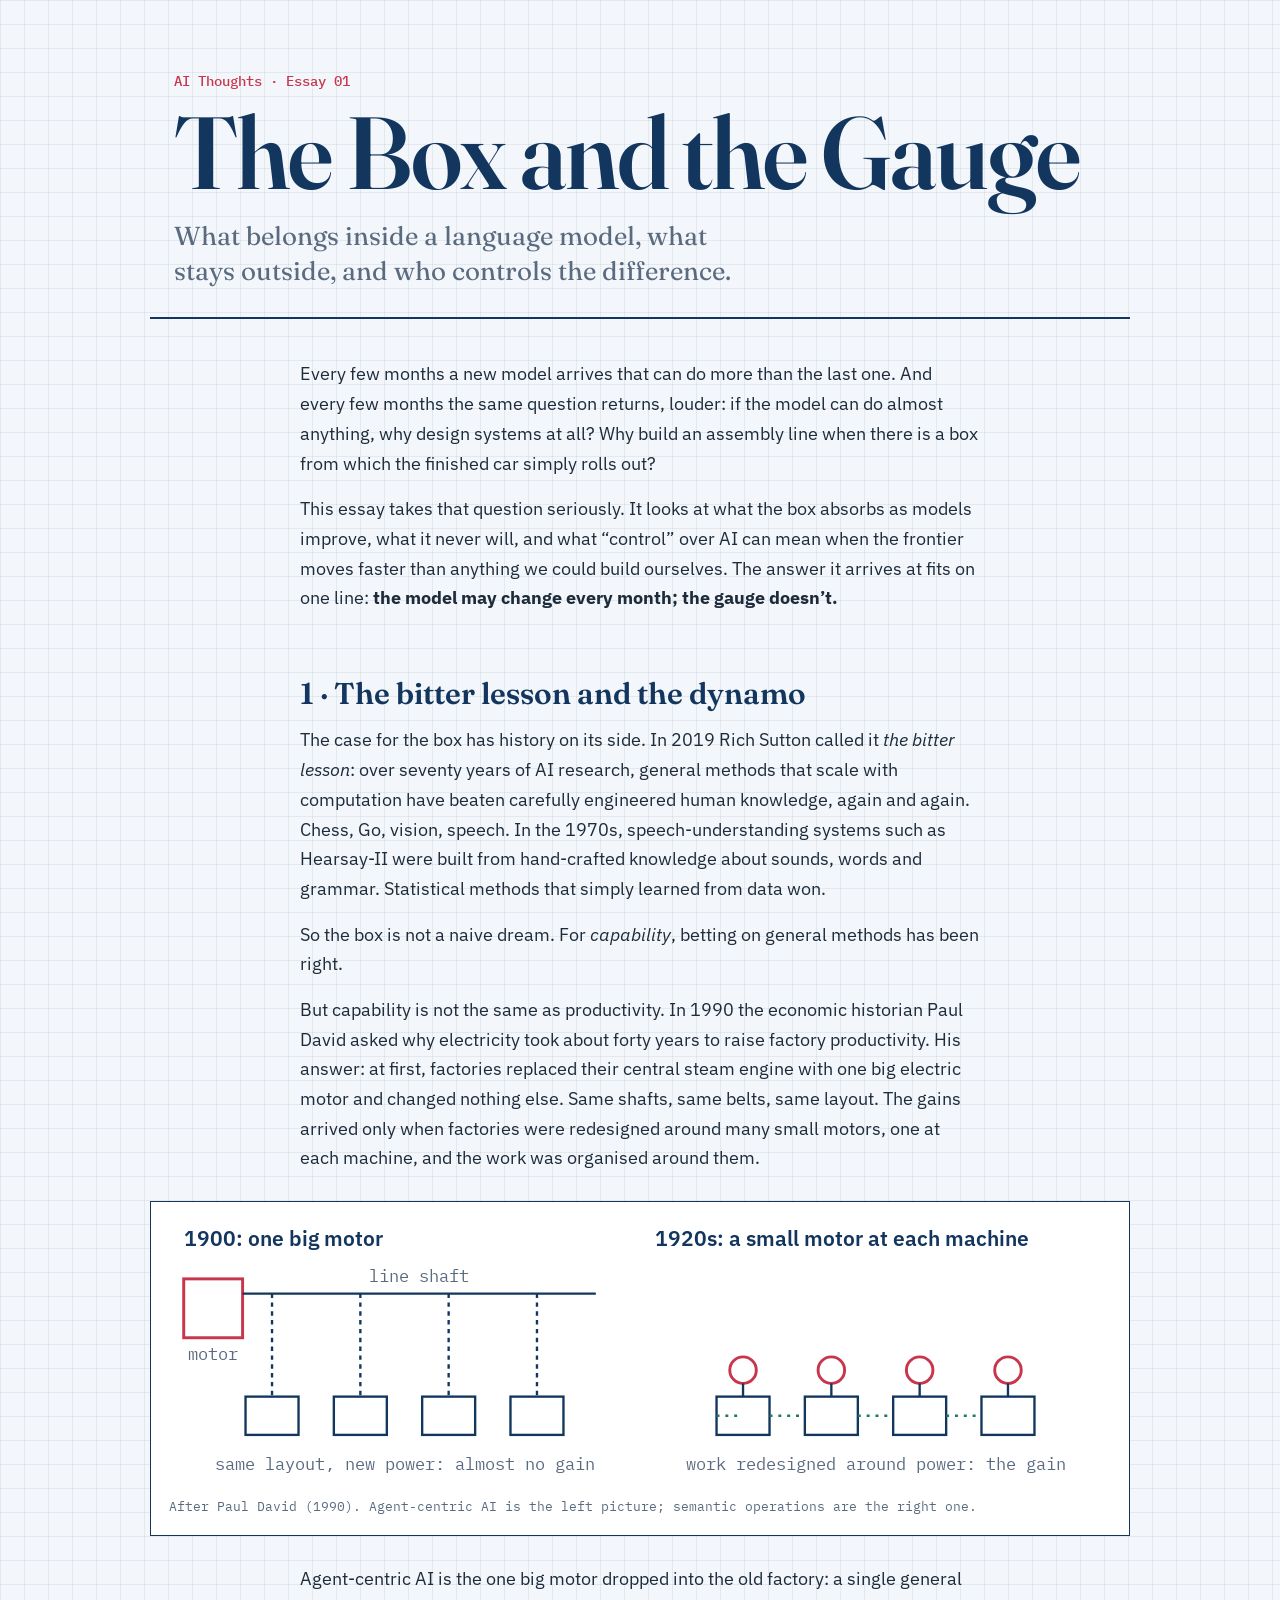
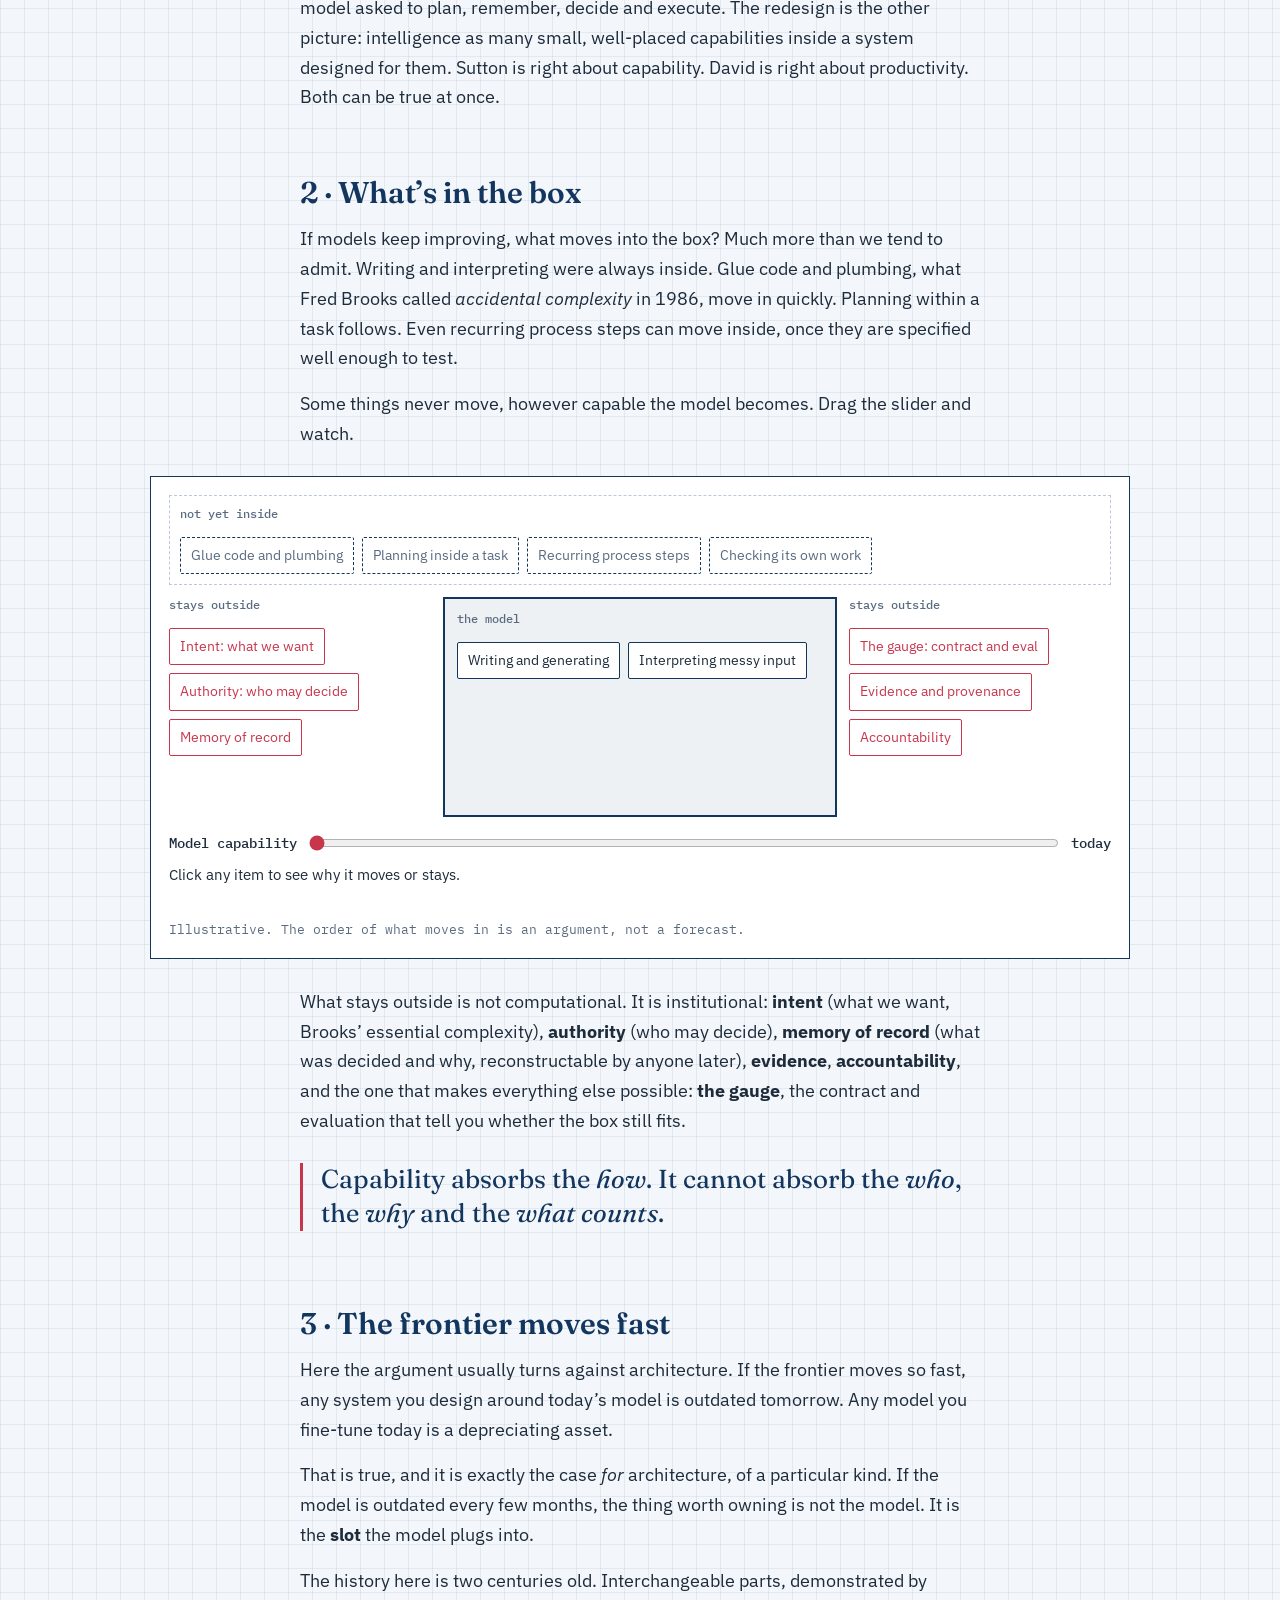
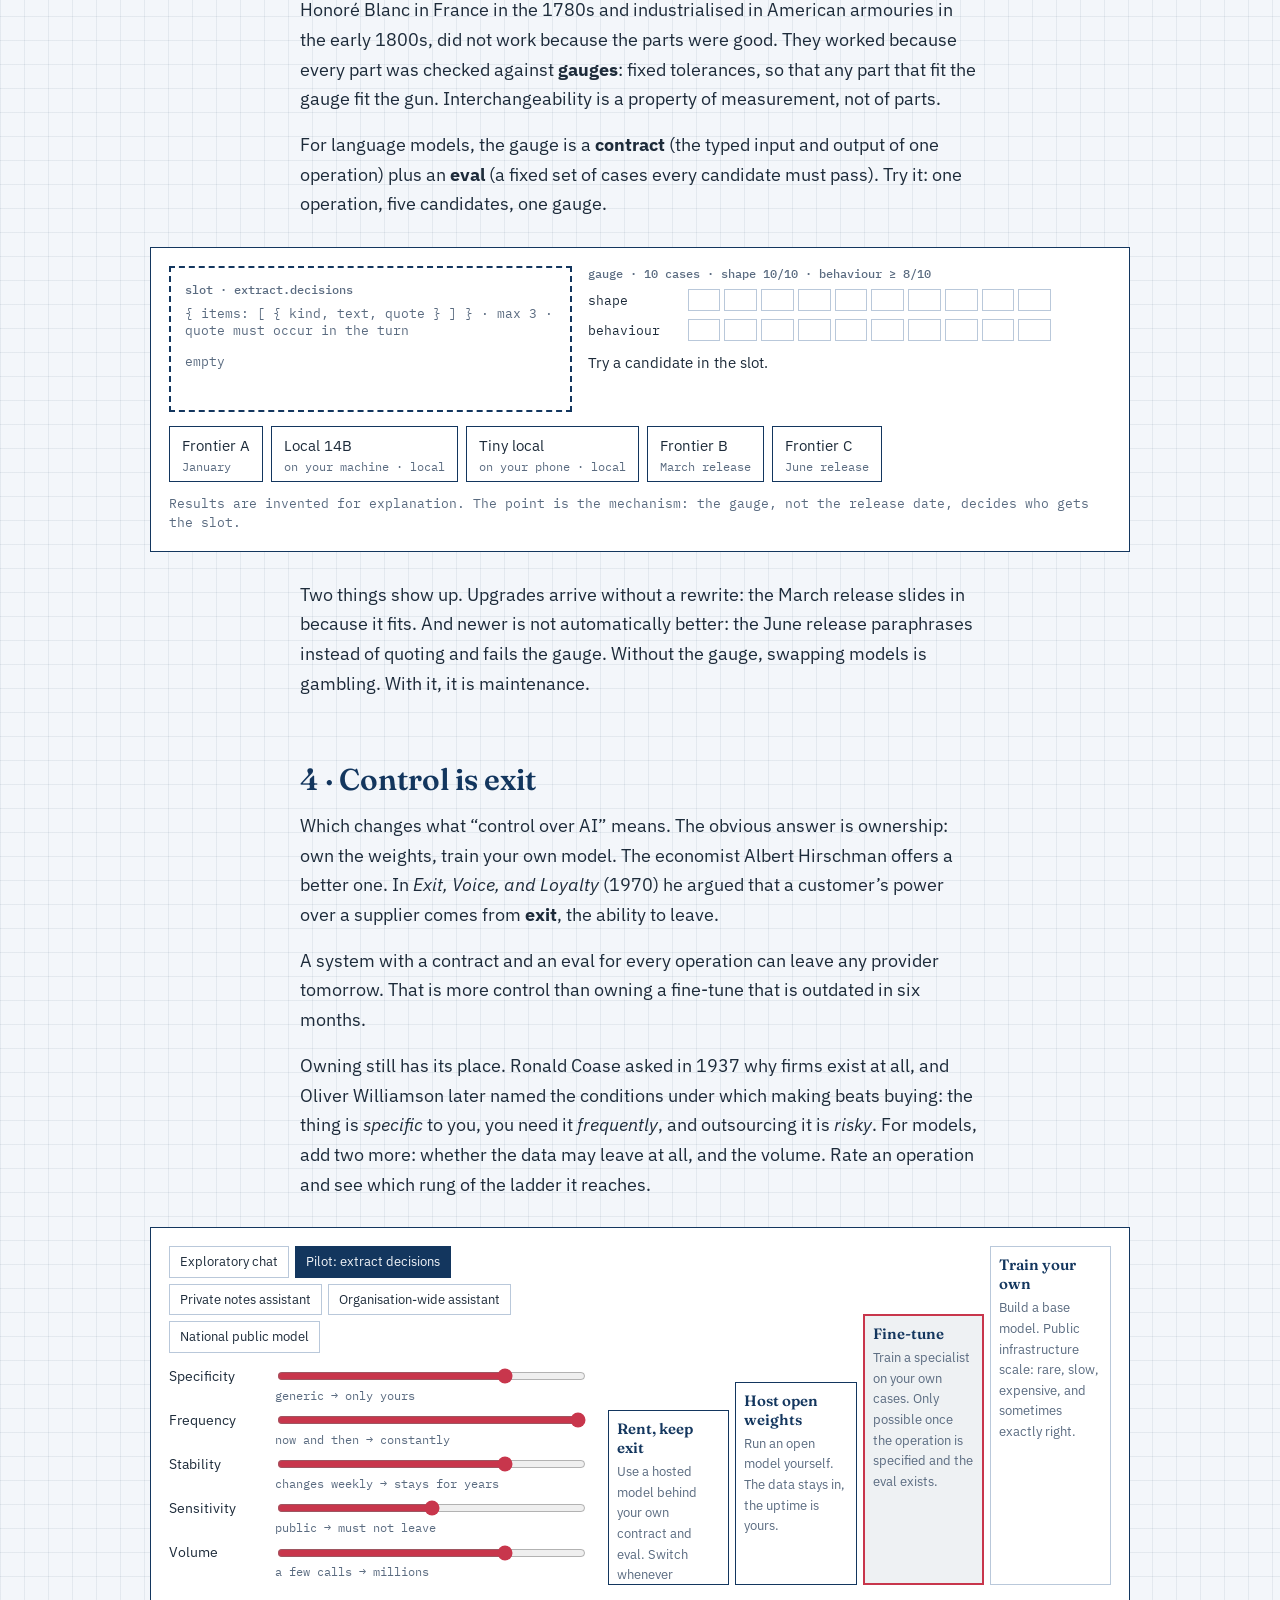
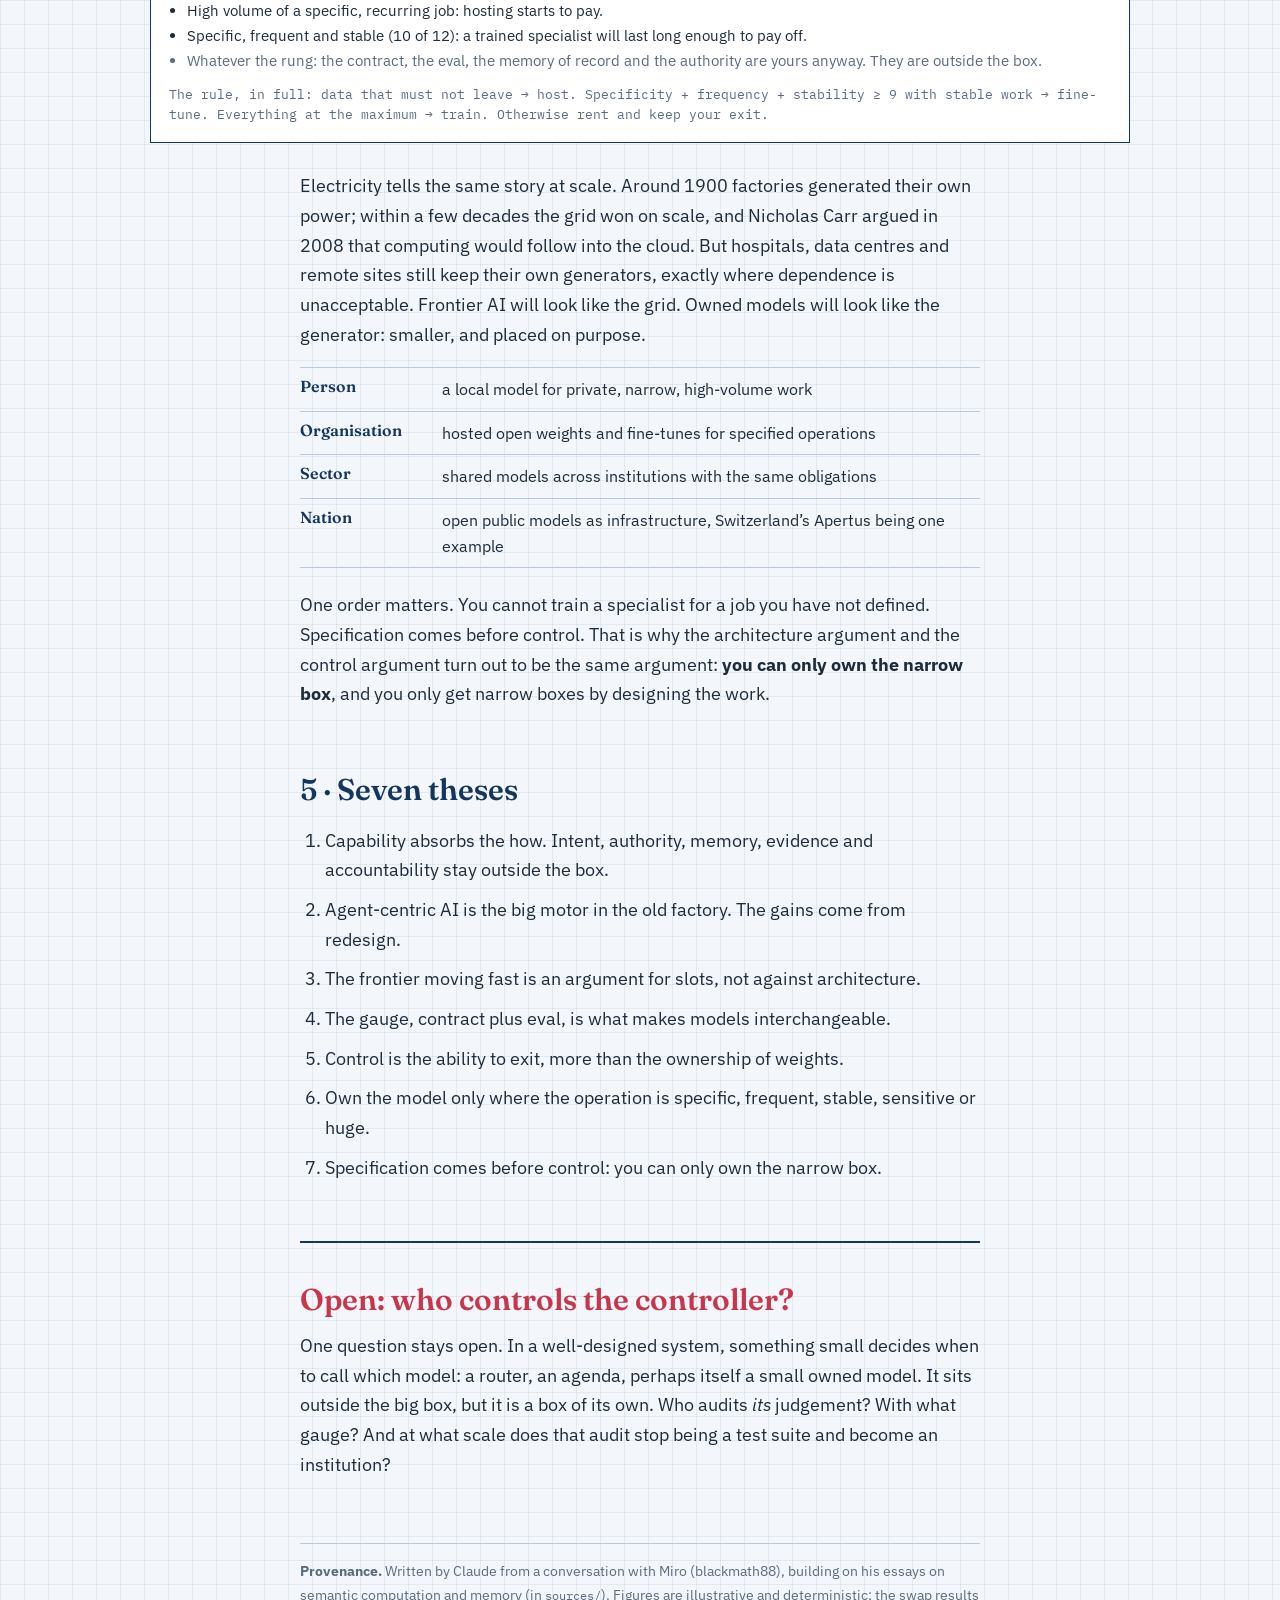
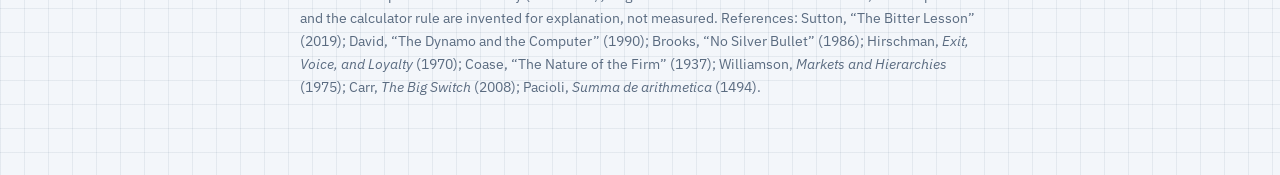
==== essays/01-the-box-and-the-gauge/index.html @ 62617e4b "essays: 01 The Box and the Gauge Co-Authored-By: Claude Opus 5.5 <noreply@anthropic.com> Claude-Sess" ====
<!doctype html>
<html lang="en">
<head>
<meta charset="utf-8">
<meta name="viewport" content="width=device-width, initial-scale=1">
<title>The Box and the Gauge</title>
<link rel="preconnect" href="https://fonts.googleapis.com">
<link rel="preconnect" href="https://fonts.gstatic.com" crossorigin>
<link href="https://fonts.googleapis.com/css2?family=Fraunces:opsz,wght@9..144,400;9..144,600&family=IBM+Plex+Mono:wght@400;500&family=IBM+Plex+Sans:wght@400;500;600&display=swap" rel="stylesheet">
<link rel="stylesheet" href="css/style.css">
</head>
<body>
<header class="hero">
  <p class="series">AI Thoughts · Essay 01</p>
  <h1>The Box and the Gauge</h1>
  <p class="dek">What belongs inside a language model, what stays outside, and who controls the difference.</p>
</header>

<main class="essay">

<section>
<p>Every few months a new model arrives that can do more than the last one. And every few months the same question returns, louder: if the model can do almost anything, why design systems at all? Why build an assembly line when there is a box from which the finished car simply rolls out?</p>
<p>This essay takes that question seriously. It looks at what the box absorbs as models improve, what it never will, and what “control” over AI can mean when the frontier moves faster than anything we could build ourselves. The answer it arrives at fits on one line: <strong>the model may change every month; the gauge doesn’t.</strong></p>
</section>

<section>
<h2>1 · The bitter lesson and the dynamo</h2>
<p>The case for the box has history on its side. In 2019 Rich Sutton called it <em>the bitter lesson</em>: over seventy years of AI research, general methods that scale with computation have beaten carefully engineered human knowledge, again and again. Chess, Go, vision, speech. In the 1970s, speech-understanding systems such as Hearsay-II were built from hand-crafted knowledge about sounds, words and grammar. Statistical methods that simply learned from data won.</p>
<p>So the box is not a naive dream. For <em>capability</em>, betting on general methods has been right.</p>
<p>But capability is not the same as productivity. In 1990 the economic historian Paul David asked why electricity took about forty years to raise factory productivity. His answer: at first, factories replaced their central steam engine with one big electric motor and changed nothing else. Same shafts, same belts, same layout. The gains arrived only when factories were redesigned around many small motors, one at each machine, and the work was organised around them.</p>
<figure class="fig" id="fig-dynamo" aria-label="Figure: one big motor versus small motors at each machine"></figure>
<p>Agent-centric AI is the one big motor dropped into the old factory: a single general model asked to plan, remember, decide and execute. The redesign is the other picture: intelligence as many small, well-placed capabilities inside a system designed for them. Sutton is right about capability. David is right about productivity. Both can be true at once.</p>
</section>

<section>
<h2>2 · What’s in the box</h2>
<p>If models keep improving, what moves into the box? Much more than we tend to admit. Writing and interpreting were always inside. Glue code and plumbing, what Fred Brooks called <em>accidental complexity</em> in 1986, move in quickly. Planning within a task follows. Even recurring process steps can move inside, once they are specified well enough to test.</p>
<p>Some things never move, however capable the model becomes. Drag the slider and watch.</p>
<figure class="fig" id="fig-box" aria-label="Figure: what moves into the box as models improve"></figure>
<p>What stays outside is not computational. It is institutional: <strong>intent</strong> (what we want, Brooks’ essential complexity), <strong>authority</strong> (who may decide), <strong>memory of record</strong> (what was decided and why, reconstructable by anyone later), <strong>evidence</strong>, <strong>accountability</strong>, and the one that makes everything else possible: <strong>the gauge</strong>, the contract and evaluation that tell you whether the box still fits.</p>
<p class="pull">Capability absorbs the <em>how</em>. It cannot absorb the <em>who</em>, the <em>why</em> and the <em>what counts</em>.</p>
</section>

<section>
<h2>3 · The frontier moves fast</h2>
<p>Here the argument usually turns against architecture. If the frontier moves so fast, any system you design around today’s model is outdated tomorrow. Any model you fine-tune today is a depreciating asset.</p>
<p>That is true, and it is exactly the case <em>for</em> architecture, of a particular kind. If the model is outdated every few months, the thing worth owning is not the model. It is the <strong>slot</strong> the model plugs into.</p>
<p>The history here is two centuries old. Interchangeable parts, demonstrated by Honoré Blanc in France in the 1780s and industrialised in American armouries in the early 1800s, did not work because the parts were good. They worked because every part was checked against <strong>gauges</strong>: fixed tolerances, so that any part that fit the gauge fit the gun. Interchangeability is a property of measurement, not of parts.</p>
<p>For language models, the gauge is a <strong>contract</strong> (the typed input and output of one operation) plus an <strong>eval</strong> (a fixed set of cases every candidate must pass). Try it: one operation, five candidates, one gauge.</p>
<figure class="fig" id="fig-swap" aria-label="Figure: swapping models in and out of one slot, judged by a gauge"></figure>
<p>Two things show up. Upgrades arrive without a rewrite: the March release slides in because it fits. And newer is not automatically better: the June release paraphrases instead of quoting and fails the gauge. Without the gauge, swapping models is gambling. With it, it is maintenance.</p>
</section>

<section>
<h2>4 · Control is exit</h2>
<p>Which changes what “control over AI” means. The obvious answer is ownership: own the weights, train your own model. The economist Albert Hirschman offers a better one. In <em>Exit, Voice, and Loyalty</em> (1970) he argued that a customer’s power over a supplier comes from <strong>exit</strong>, the ability to leave.</p>
<p>A system with a contract and an eval for every operation can leave any provider tomorrow. That is more control than owning a fine-tune that is outdated in six months.</p>
<p>Owning still has its place. Ronald Coase asked in 1937 why firms exist at all, and Oliver Williamson later named the conditions under which making beats buying: the thing is <em>specific</em> to you, you need it <em>frequently</em>, and outsourcing it is <em>risky</em>. For models, add two more: whether the data may leave at all, and the volume. Rate an operation and see which rung of the ladder it reaches.</p>
<figure class="fig" id="fig-ladder" aria-label="Figure: control ladder with a make-or-buy calculator"></figure>
<p>Electricity tells the same story at scale. Around 1900 factories generated their own power; within a few decades the grid won on scale, and Nicholas Carr argued in 2008 that computing would follow into the cloud. But hospitals, data centres and remote sites still keep their own generators, exactly where dependence is unacceptable. Frontier AI will look like the grid. Owned models will look like the generator: smaller, and placed on purpose.</p>
<div class="scale" role="table" aria-label="Scale of control">
  <div role="row"><span role="rowheader">Person</span><span role="cell">a local model for private, narrow, high-volume work</span></div>
  <div role="row"><span role="rowheader">Organisation</span><span role="cell">hosted open weights and fine-tunes for specified operations</span></div>
  <div role="row"><span role="rowheader">Sector</span><span role="cell">shared models across institutions with the same obligations</span></div>
  <div role="row"><span role="rowheader">Nation</span><span role="cell">open public models as infrastructure, Switzerland’s Apertus being one example</span></div>
</div>
<p>One order matters. You cannot train a specialist for a job you have not defined. Specification comes before control. That is why the architecture argument and the control argument turn out to be the same argument: <strong>you can only own the narrow box</strong>, and you only get narrow boxes by designing the work.</p>
</section>

<section>
<h2>5 · Seven theses</h2>
<ol class="theses">
  <li>Capability absorbs the how. Intent, authority, memory, evidence and accountability stay outside the box.</li>
  <li>Agent-centric AI is the big motor in the old factory. The gains come from redesign.</li>
  <li>The frontier moving fast is an argument for slots, not against architecture.</li>
  <li>The gauge, contract plus eval, is what makes models interchangeable.</li>
  <li>Control is the ability to exit, more than the ownership of weights.</li>
  <li>Own the model only where the operation is specific, frequent, stable, sensitive or huge.</li>
  <li>Specification comes before control: you can only own the narrow box.</li>
</ol>
</section>

<section class="open">
<h2>Open: who controls the controller?</h2>
<p>One question stays open. In a well-designed system, something small decides when to call which model: a router, an agenda, perhaps itself a small owned model. It sits outside the big box, but it is a box of its own. Who audits <em>its</em> judgement? With what gauge? And at what scale does that audit stop being a test suite and become an institution?</p>
</section>

<footer class="prov">
<p><strong>Provenance.</strong> Written by Claude from a conversation with Miro (blackmath88), building on his essays on semantic computation and memory (in <code>sources/</code>). Figures are illustrative and deterministic; the swap results and the calculator rule are invented for explanation, not measured. References: Sutton, “The Bitter Lesson” (2019); David, “The Dynamo and the Computer” (1990); Brooks, “No Silver Bullet” (1986); Hirschman, <em>Exit, Voice, and Loyalty</em> (1970); Coase, “The Nature of the Firm” (1937); Williamson, <em>Markets and Hierarchies</em> (1975); Carr, <em>The Big Switch</em> (2008); Pacioli, <em>Summa de arithmetica</em> (1494).</p>
</footer>
</main>

<script src="js/data.js"></script>
<script src="js/figures.js"></script>
</body>
</html>
---- essays/01-the-box-and-the-gauge/css/style.css ----
:root {
  color-scheme: light;
  --paper: #f3f6fa; --ink: #13365e; --text: #1d2b3a; --muted: #5a6b80; --line: #b9c8da; --faint: rgba(19, 54, 94, .07);
  --red: #c8364c; --ok: #1f7a5a; --sheet: #ffffff; --focus: #c8364c;
  --serif: "Fraunces", Georgia, serif;
  --sans: "IBM Plex Sans", "Helvetica Neue", Arial, sans-serif;
  --mono: "IBM Plex Mono", ui-monospace, Menlo, monospace;
}
@media (prefers-color-scheme: dark) {
  :root { color-scheme: dark; --paper: #0f2b4a; --ink: #e4eefa; --text: #dbe6f3; --muted: #9fb4cc; --line: #3a5f87; --faint: rgba(228, 238, 250, .06);
    --red: #ff8a7a; --ok: #7fd6b0; --sheet: #133457; --focus: #ff8a7a; }
}
* { box-sizing: border-box; }
html { -webkit-text-size-adjust: 100%; }
body {
  margin: 0; background-color: var(--paper); color: var(--text); font: 400 18px/1.65 var(--sans);
  background-image: linear-gradient(var(--faint) 1px, transparent 1px), linear-gradient(90deg, var(--faint) 1px, transparent 1px);
  background-size: 24px 24px;
}
button, input { font: inherit; color: inherit; }
:focus-visible { outline: 2px solid var(--focus); outline-offset: 2px; }
code { font: 400 .85em var(--mono); }

.hero { max-width: 980px; margin: 0 auto; padding: 72px 24px 28px; border-bottom: 2px solid var(--ink); }
.series { font: 500 14px var(--mono); color: var(--red); margin: 0 0 14px; }
h1 { font: 600 clamp(48px, 8vw, 104px)/.95 var(--serif); color: var(--ink); margin: 0; letter-spacing: -.02em; }
.dek { font: 400 clamp(20px, 2.4vw, 26px)/1.35 var(--serif); color: var(--muted); max-width: 34ch; margin: 18px 0 0; }

.essay { max-width: 980px; margin: 0 auto; padding: 0 24px 60px; }
.essay section { max-width: 680px; margin: 0 auto; padding: 40px 0 8px; }
.essay h2 { font: 600 30px/1.15 var(--serif); color: var(--ink); margin: 0 0 14px; }
.essay p { margin: 0 0 16px; }
.pull { font: 400 26px/1.3 var(--serif); color: var(--ink); border-left: 3px solid var(--red); padding-left: 18px; margin: 28px 0 !important; }
.theses { padding-left: 1.4em; } .theses li { margin-bottom: 10px; }
.open { border-top: 2px solid var(--ink); margin-top: 32px !important; }
.open h2 { color: var(--red); }
.prov { max-width: 680px; margin: 40px auto 0; font-size: 14px; color: var(--muted); border-top: 1px solid var(--line); padding-top: 16px; }

/* Figures break out of the text column */
.fig { margin: 28px calc(50% - min(490px, 50vw - 24px)); background: var(--sheet); border: 1.5px solid var(--ink); padding: 18px; font-size: 15px; }
.fig figcaption { font: 400 13px/1.5 var(--mono); color: var(--muted); margin-top: 12px; }
.zl { display: block; font: 500 12px var(--mono); color: var(--muted); margin-bottom: 8px; width: 100%; }
.fig svg { width: 100%; height: auto; display: block; }
.fig svg line, .fig svg rect, .fig svg circle, .fig svg path { stroke: var(--ink); stroke-width: 1.6; fill: none; }
.fig svg .hl { stroke: var(--red); stroke-width: 2; }
.fig svg .belt { stroke-dasharray: 3 3; }
.fig svg .flow { stroke: var(--ok); stroke-dasharray: 2 4; }
.fig svg text { fill: var(--ink); font: 13px var(--mono); }
.fig svg .lbl { font: 600 14px var(--sans); }
.fig svg .sm { font-size: 11.5px; fill: var(--muted); }

/* Box */
.boxfig { display: grid; grid-template-columns: 1fr 1.5fr 1fr; grid-template-areas: "wait wait wait" "outl box outr"; gap: 12px; }
.zone { display: flex; flex-wrap: wrap; gap: 8px; align-content: flex-start; }
.waiting { grid-area: wait; border: 1px dashed var(--line); padding: 10px; min-height: 64px; }
.outl { grid-area: outl; } .outr { grid-area: outr; }
.thebox { grid-area: box; border: 2px solid var(--ink); padding: 12px; min-height: 220px; background: var(--faint); }
.chip { border: 1.5px solid var(--ink); background: var(--sheet); padding: 6px 10px; cursor: pointer; font-size: 14px; text-align: left; border-radius: 2px; }
.chip.never { border-color: var(--red); color: var(--red); }
.chip.wait { border-style: dashed; color: var(--muted); }
.chip.picked { box-shadow: 0 0 0 3px var(--focus); }
.empty { font-size: 13px; color: var(--muted); }
.slider { display: flex; flex-wrap: wrap; gap: 10px; align-items: center; margin-top: 16px; font: 500 14px var(--mono); }
.slider input { flex: 1 1 220px; accent-color: var(--red); }
.note { margin: 10px 0 0 !important; min-height: 3em; }
::view-transition-group(*) { animation-duration: 500ms; animation-timing-function: cubic-bezier(.2, .8, .2, 1); }
@media (prefers-reduced-motion: reduce) { ::view-transition-group(*), ::view-transition-old(*), ::view-transition-new(*) { animation: none !important; } }

/* Swap */
.swapfig { display: grid; grid-template-columns: minmax(0, 1fr) minmax(0, 1.3fr); gap: 16px; }
.slot { border: 2px dashed var(--ink); padding: 14px; }
.slot.filled { border-style: solid; }
.slot code { display: block; color: var(--muted); margin-bottom: 14px; white-space: normal; }
.holder { font: 600 22px var(--serif); color: var(--ink); }
.holder small { display: block; font: 400 13px var(--mono); color: var(--muted); }
.gauge .row { display: grid; grid-template-columns: 90px 1fr 50px; align-items: center; gap: 10px; margin-bottom: 8px; font: 13px var(--mono); }
.cells { display: grid; grid-template-columns: repeat(10, 1fr); gap: 4px; }
.cells i { height: 22px; border: 1.5px solid var(--line); }
.cells i.ok { background: var(--ok); border-color: var(--ok); }
.cells i.no { background: var(--red); border-color: var(--red); }
.verdict { margin-top: 10px !important; min-height: 3em; }
.cands { display: flex; flex-wrap: wrap; gap: 8px; margin-top: 14px; }
.cand { border: 1.5px solid var(--ink); background: transparent; padding: 7px 12px; cursor: pointer; text-align: left; }
.cand small { display: block; font: 12px var(--mono); color: var(--muted); }
.cand:disabled { opacity: .4; cursor: default; }
.hist { margin: 12px 0 0; padding-left: 1.2em; font-size: 13.5px; color: var(--muted); }

/* Ladder */
.ladfig { display: grid; grid-template-columns: minmax(0, 1fr) minmax(0, 1.2fr); gap: 20px; }
.presets { display: flex; flex-wrap: wrap; gap: 6px; margin-bottom: 12px; }
.presets button { border: 1px solid var(--line); background: transparent; padding: 4px 10px; font-size: 13px; cursor: pointer; }
.presets button[aria-pressed="true"] { border-color: var(--ink); background: var(--ink); color: var(--paper); }
.dim { display: grid; grid-template-columns: 96px 1fr; gap: 0 10px; align-items: center; margin-bottom: 6px; font-size: 14px; }
.dim input { accent-color: var(--red); }
.dim small { grid-column: 2; font: 11.5px var(--mono); color: var(--muted); }
.stairs { display: grid; grid-template-columns: repeat(4, 1fr); align-items: end; gap: 6px; min-height: 260px; }
.rung { height: var(--h); min-height: 175px; border: 1.5px solid var(--line); padding: 8px; font-size: 12.5px; display: flex; flex-direction: column; gap: 4px; overflow: hidden; }
.rung b { font: 600 15px var(--serif); color: var(--ink); }
.rung span { color: var(--muted); }
.rung.below { border-color: var(--ink); }
.rung.on { border: 2.5px solid var(--red); background: var(--faint); }
.why { margin: 14px 0 0; padding-left: 1.2em; font-size: 15px; }
.why .always { color: var(--muted); }
.scale { margin: 18px 0 22px; border-top: 1px solid var(--line); }
.scale div { display: grid; grid-template-columns: 130px 1fr; gap: 12px; padding: 8px 0; border-bottom: 1px solid var(--line); font-size: 16px; }
.scale span:first-child { font: 600 16px var(--serif); color: var(--ink); }

@media (max-width: 760px) {
  .fig { margin-left: 0; margin-right: 0; }
  .boxfig { grid-template-columns: 1fr; grid-template-areas: "wait" "box" "outl" "outr"; }
  .swapfig, .ladfig { grid-template-columns: minmax(0, 1fr); }
  .stairs { grid-template-columns: repeat(2, 1fr); min-height: 0; }
  .rung { height: auto; }
}
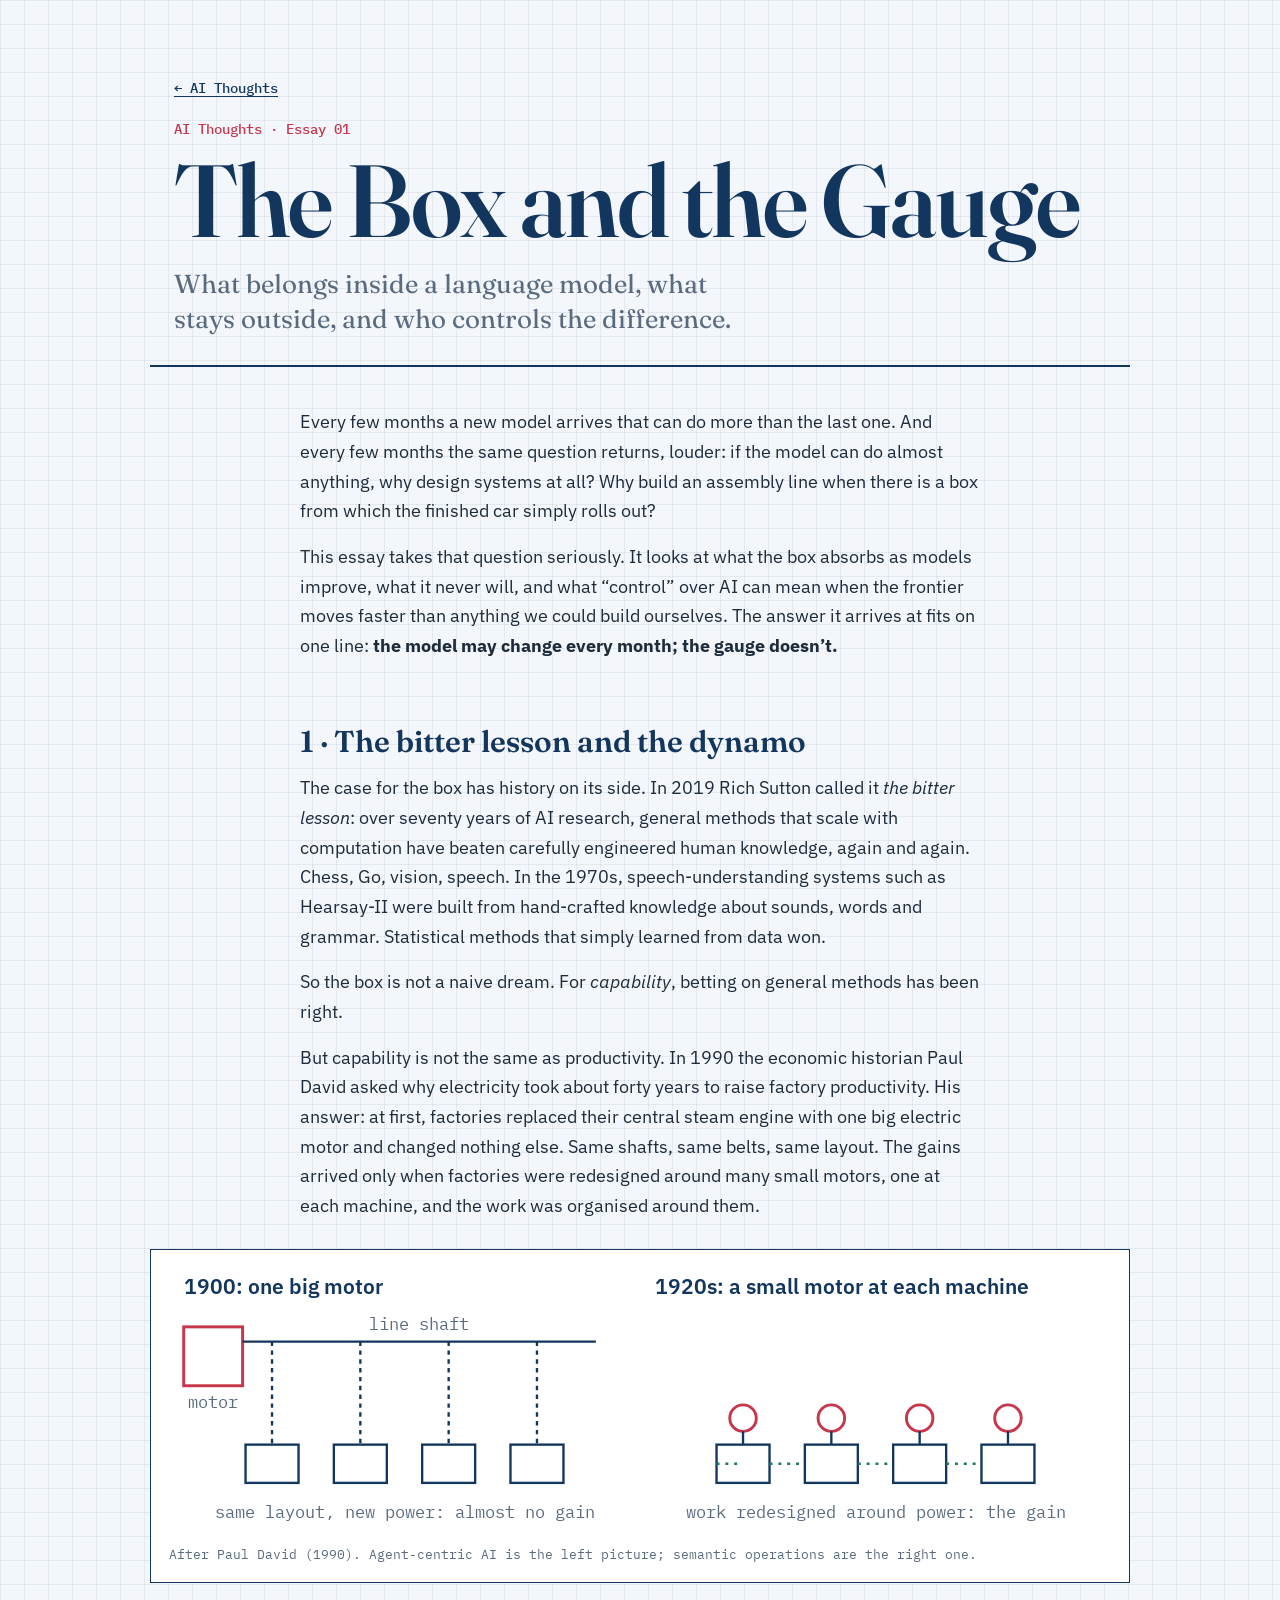
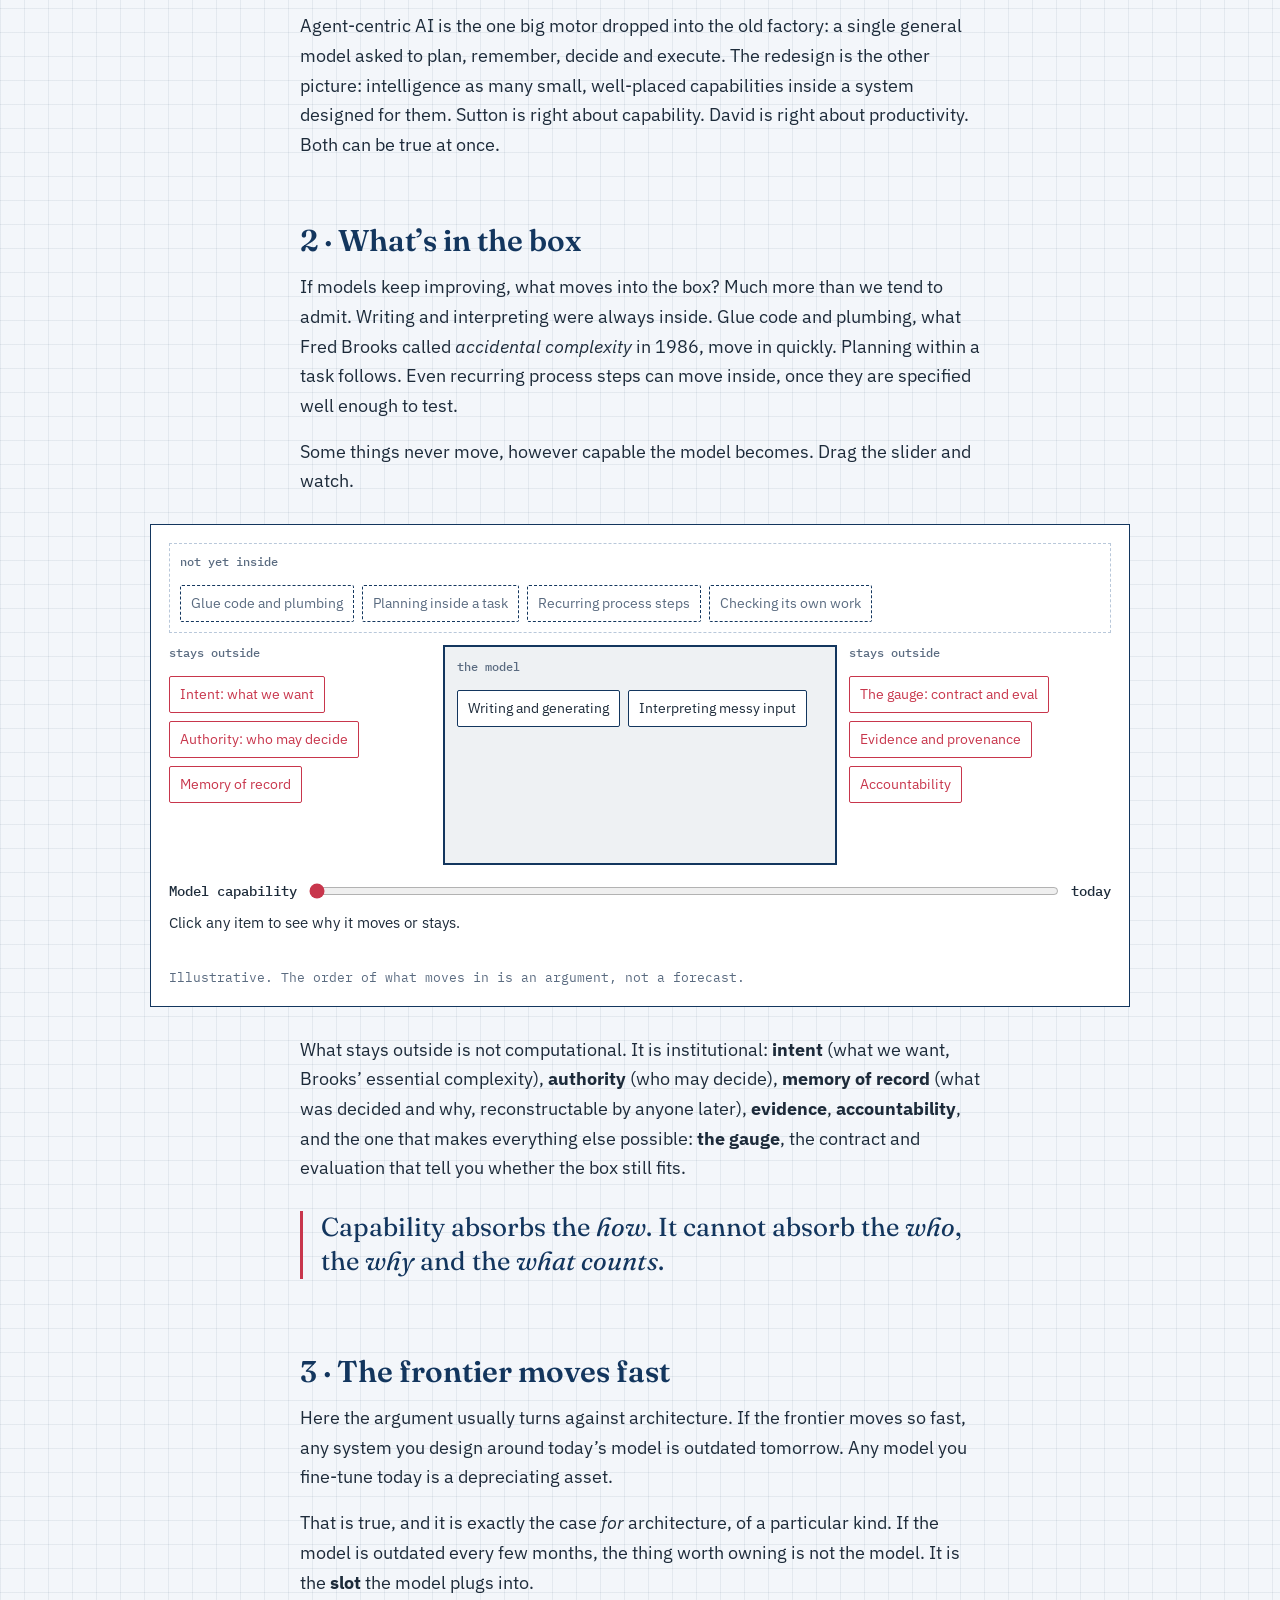
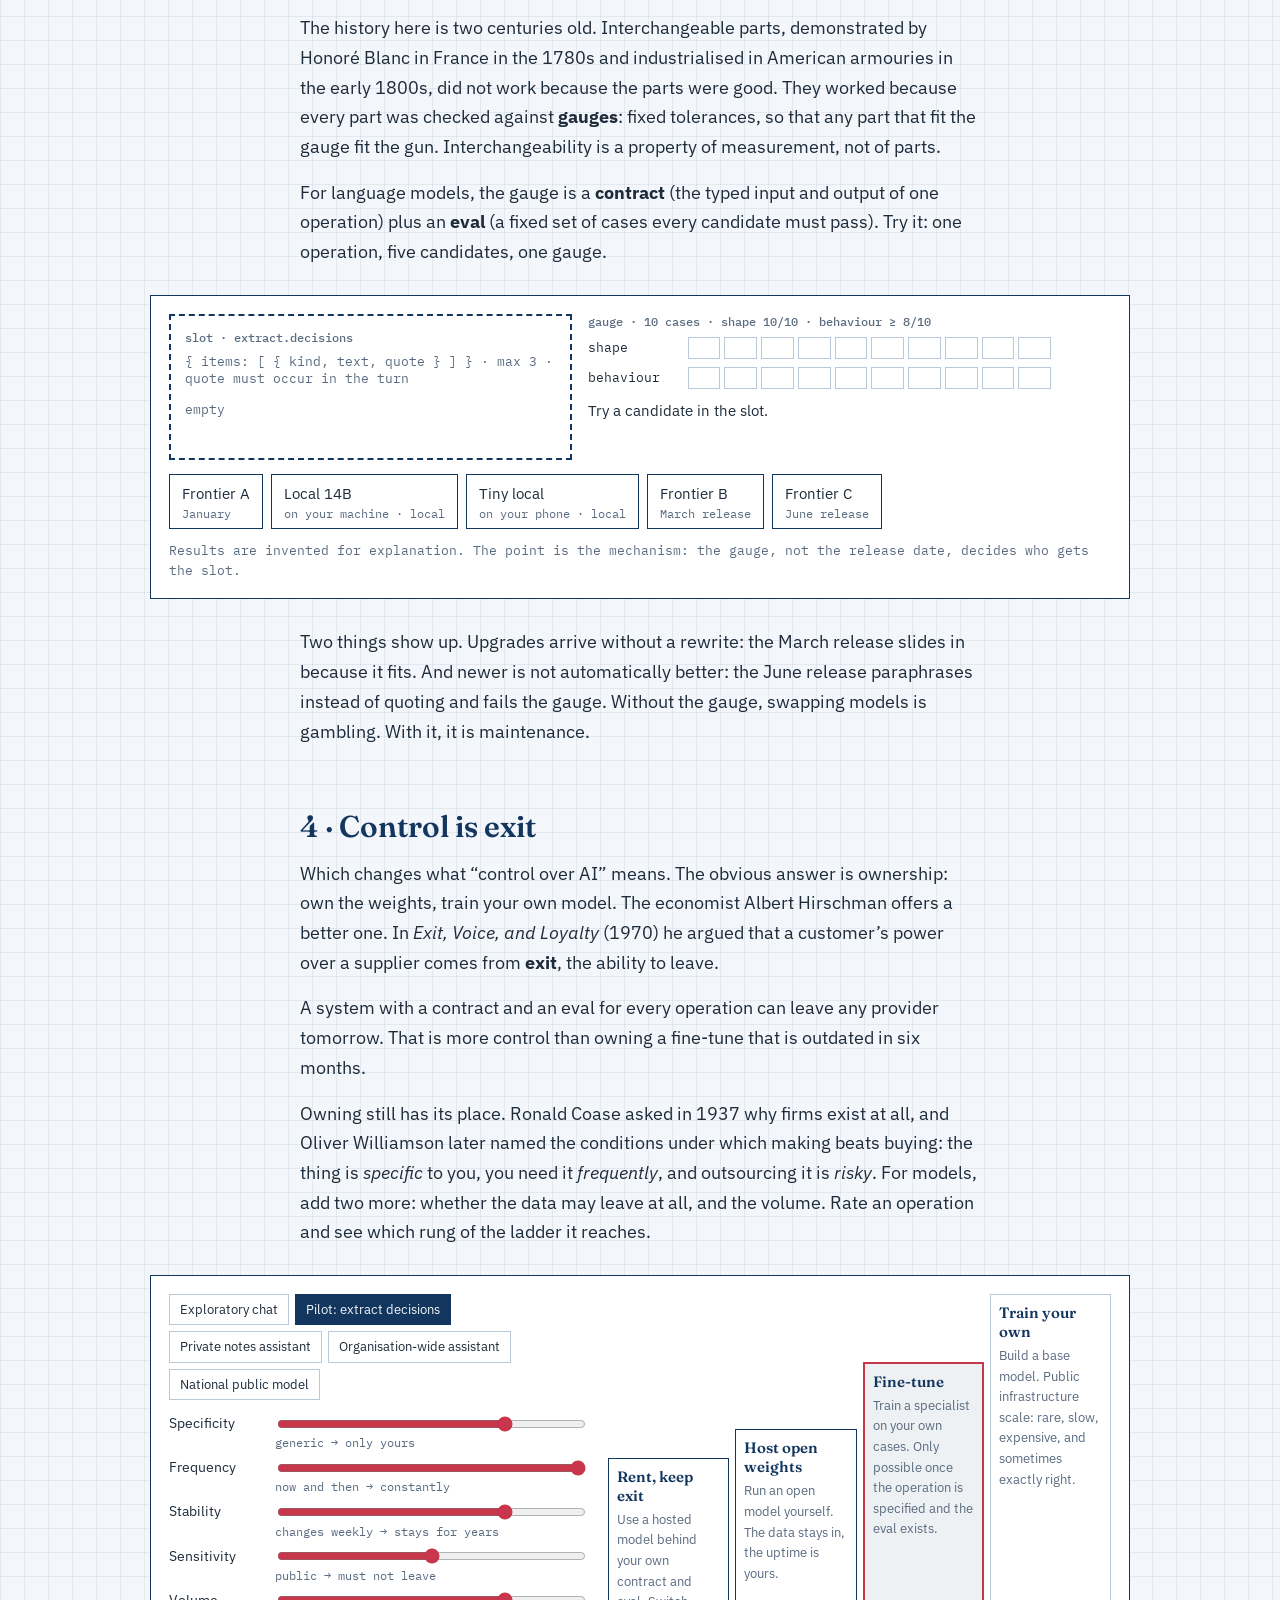
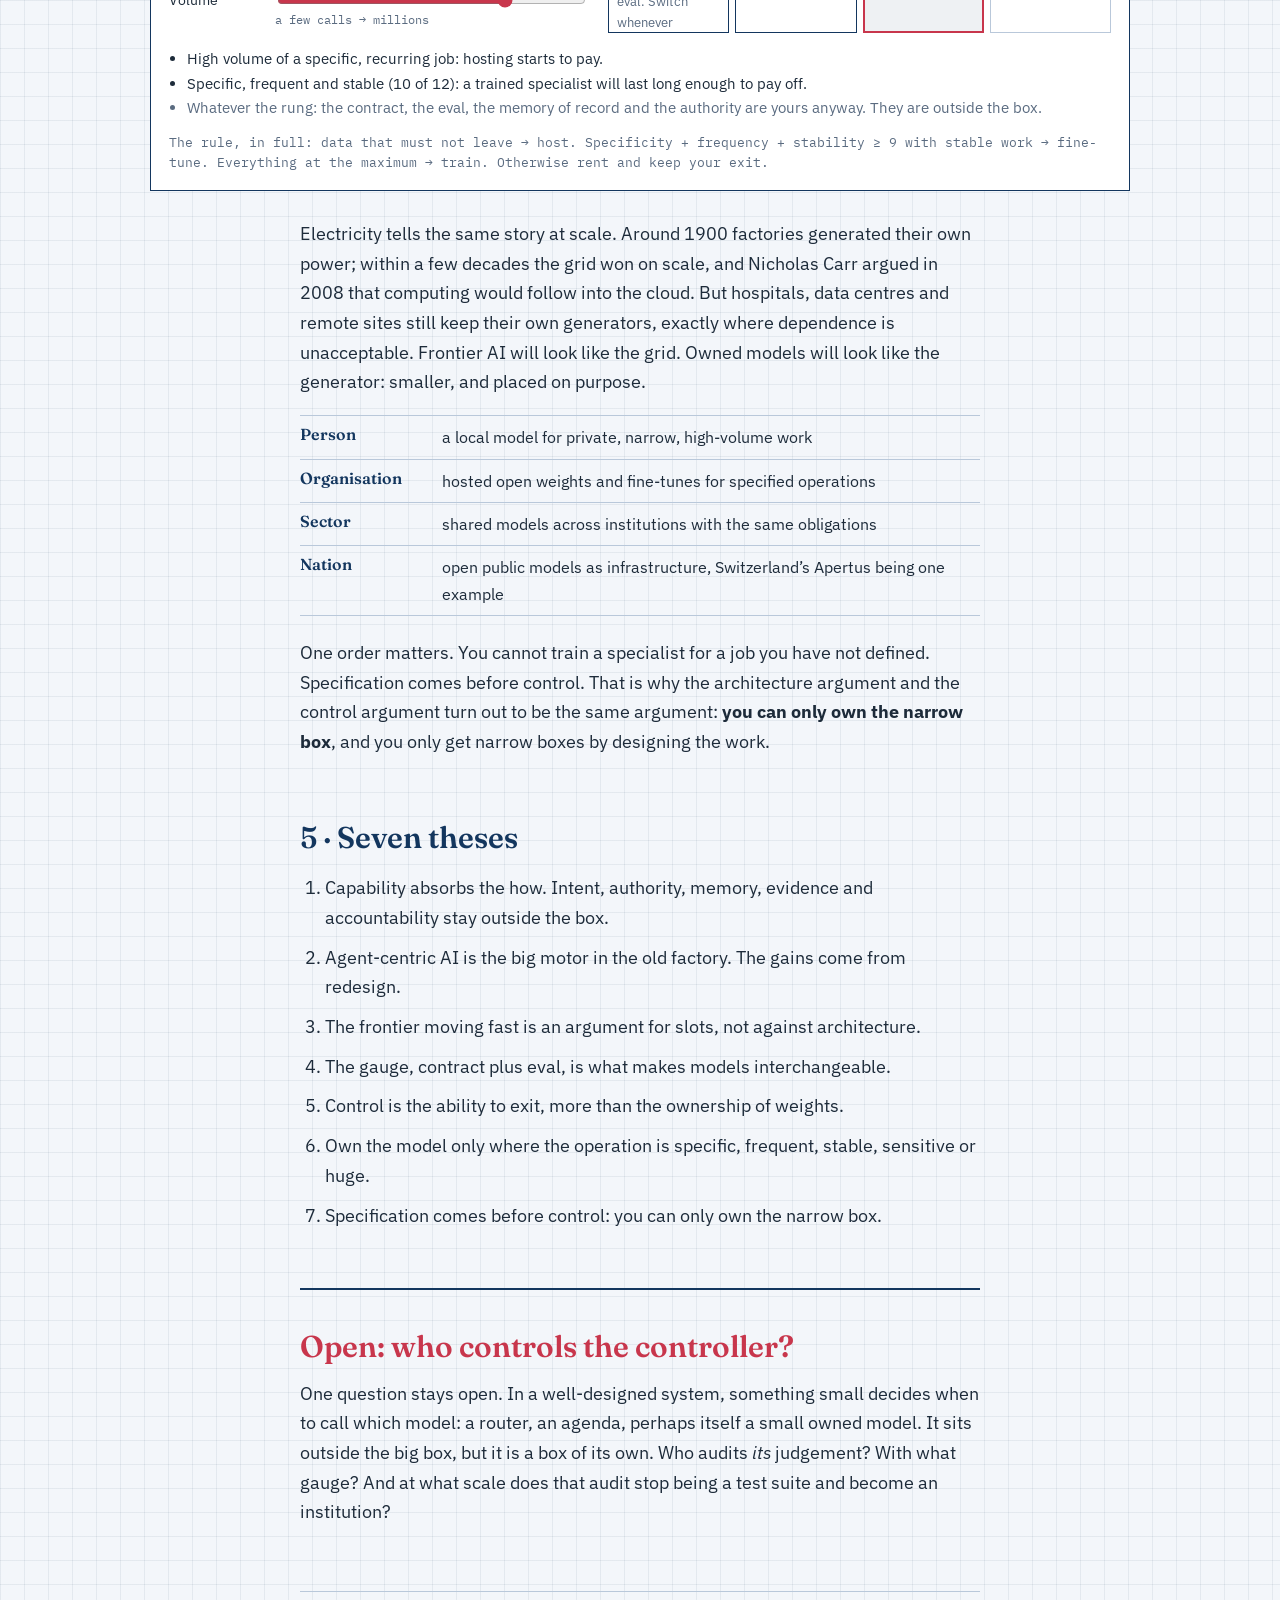
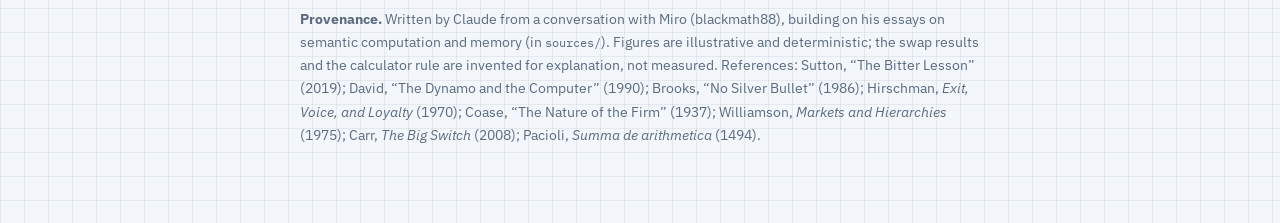
==== commit 9f2d304c: "site: landing page, README, hygiene Co-Authored-By: Claude Opus 5.5 <noreply@anthropic.com> Claude-S" ====
--- a/essays/01-the-box-and-the-gauge/index.html
+++ b/essays/01-the-box-and-the-gauge/index.html
@@ -11,6 +11,7 @@
 </head>
 <body>
 <header class="hero">
+  <nav aria-label="Site" style="margin-bottom: 18px;"><a href="../../index.html" style="font: 500 14px var(--mono); color: var(--ink); text-underline-offset: 3px;">← AI Thoughts</a></nav>
   <p class="series">AI Thoughts · Essay 01</p>
   <h1>The Box and the Gauge</h1>
   <p class="dek">What belongs inside a language model, what stays outside, and who controls the difference.</p>
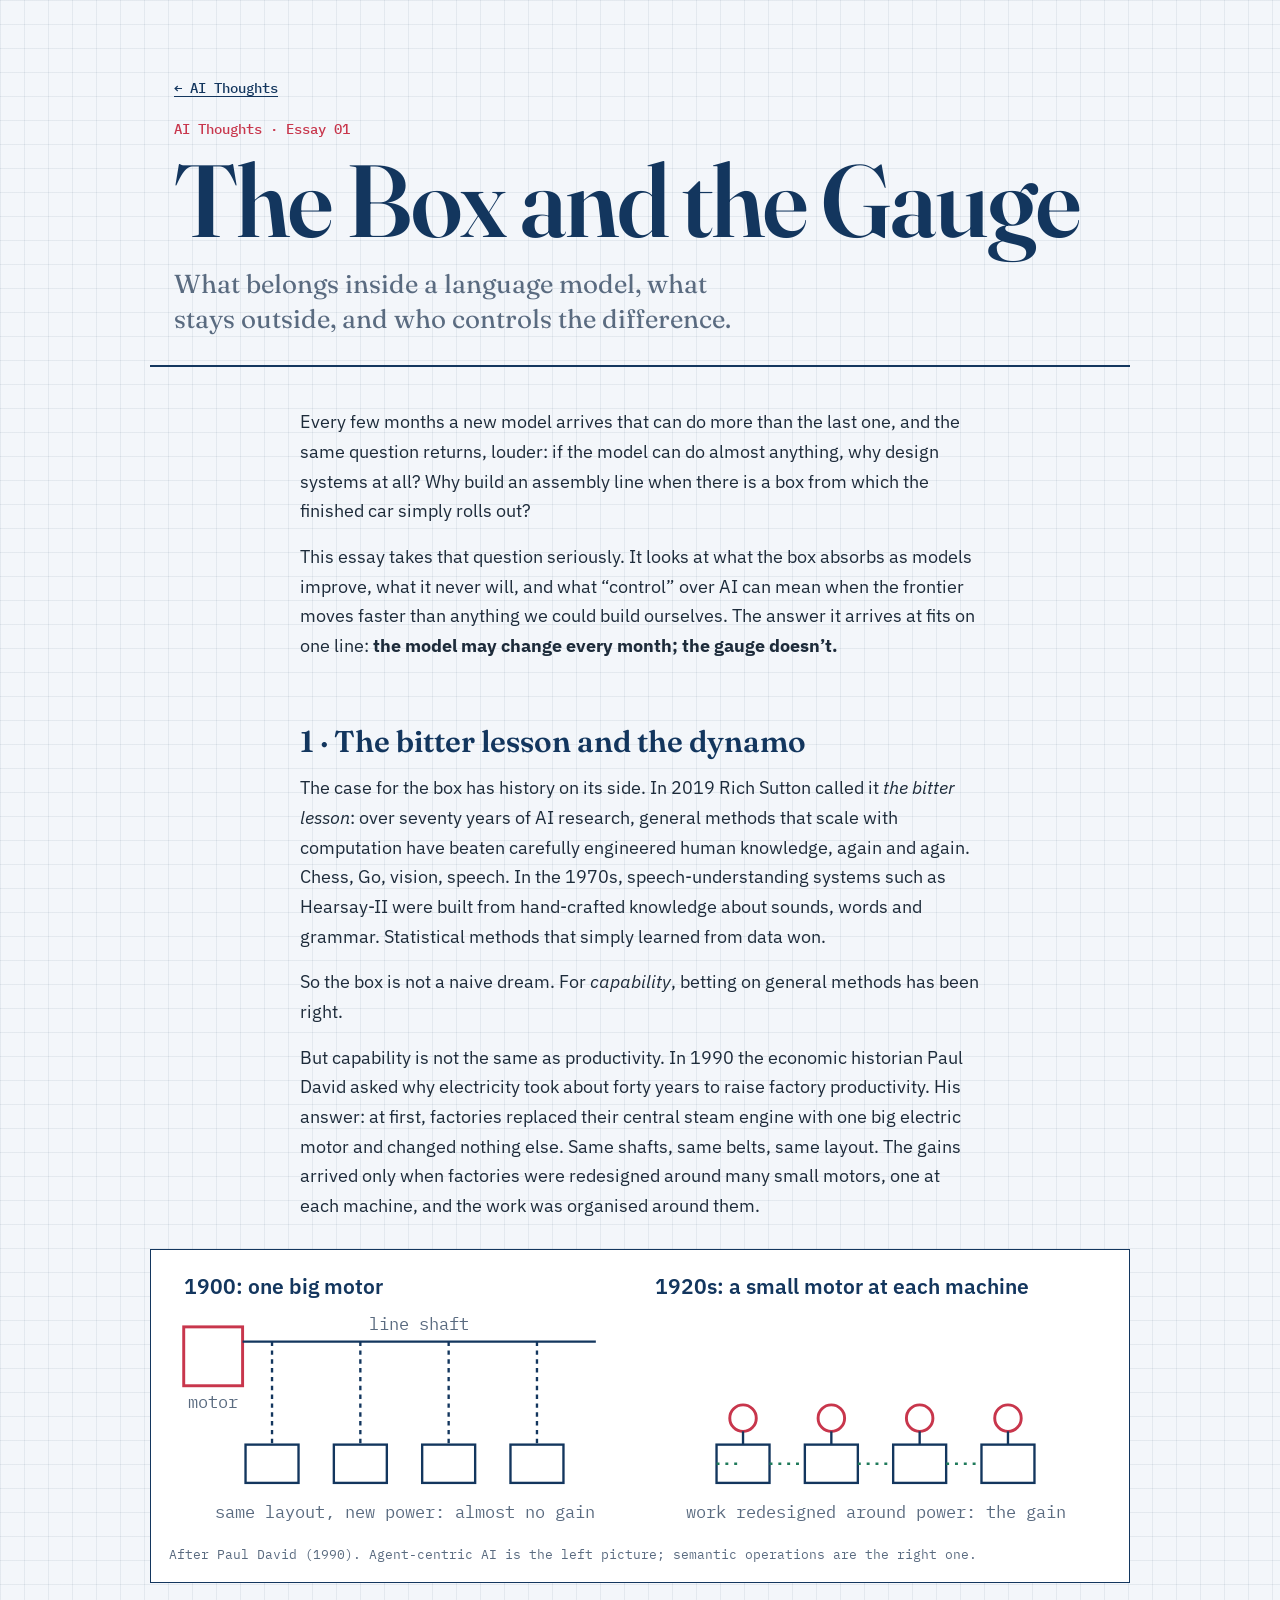
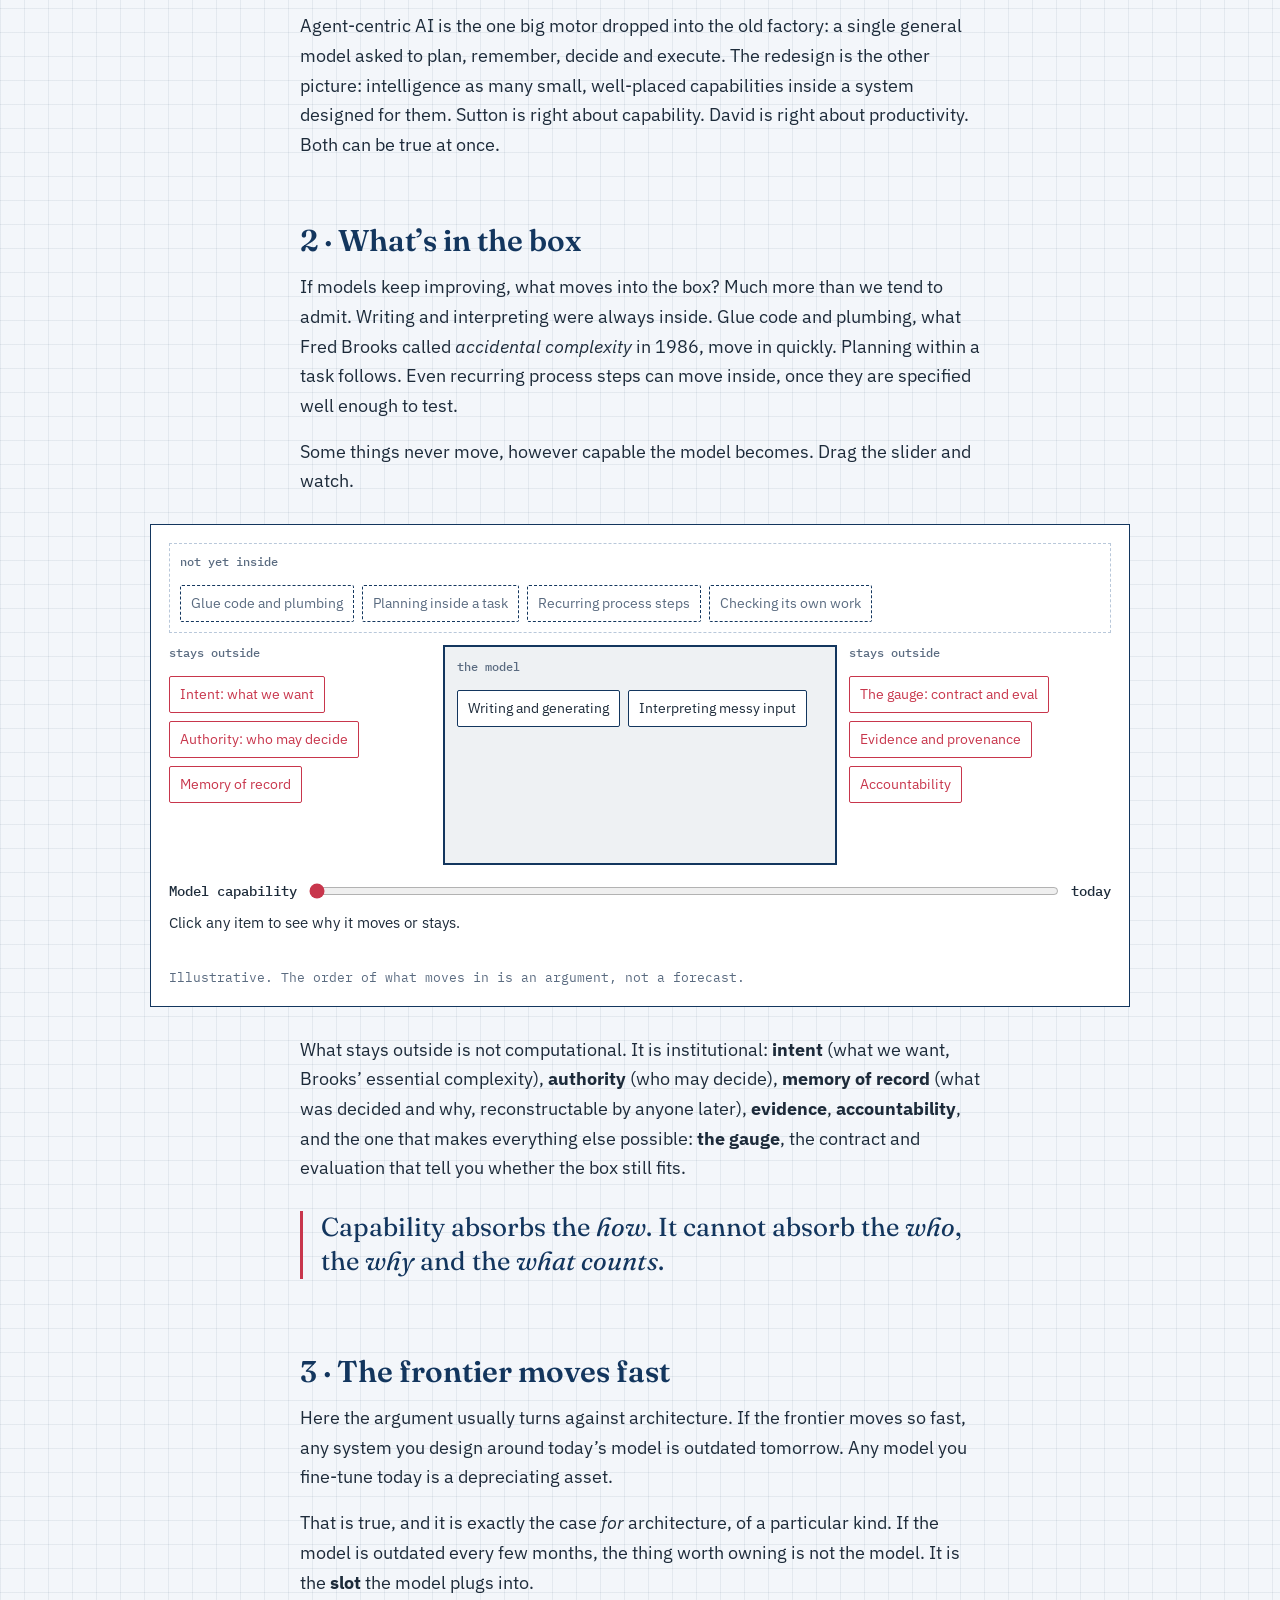
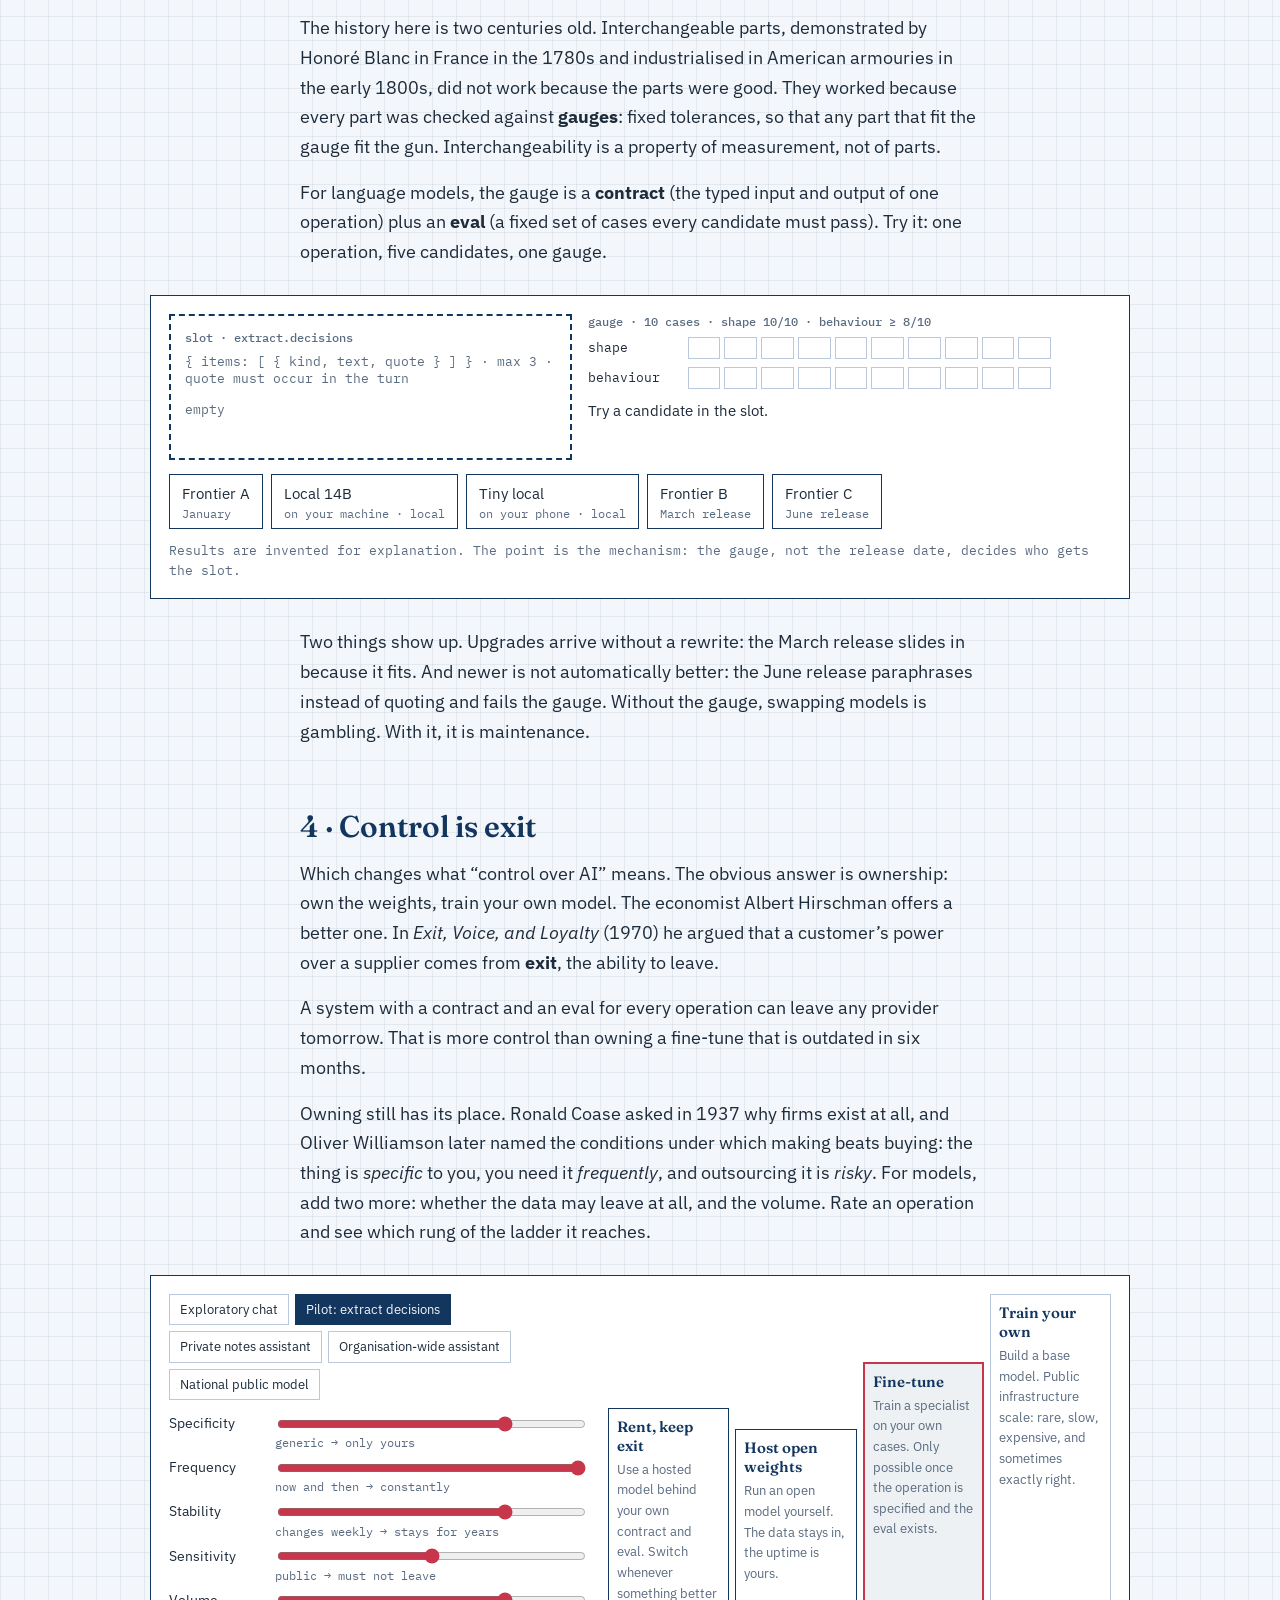
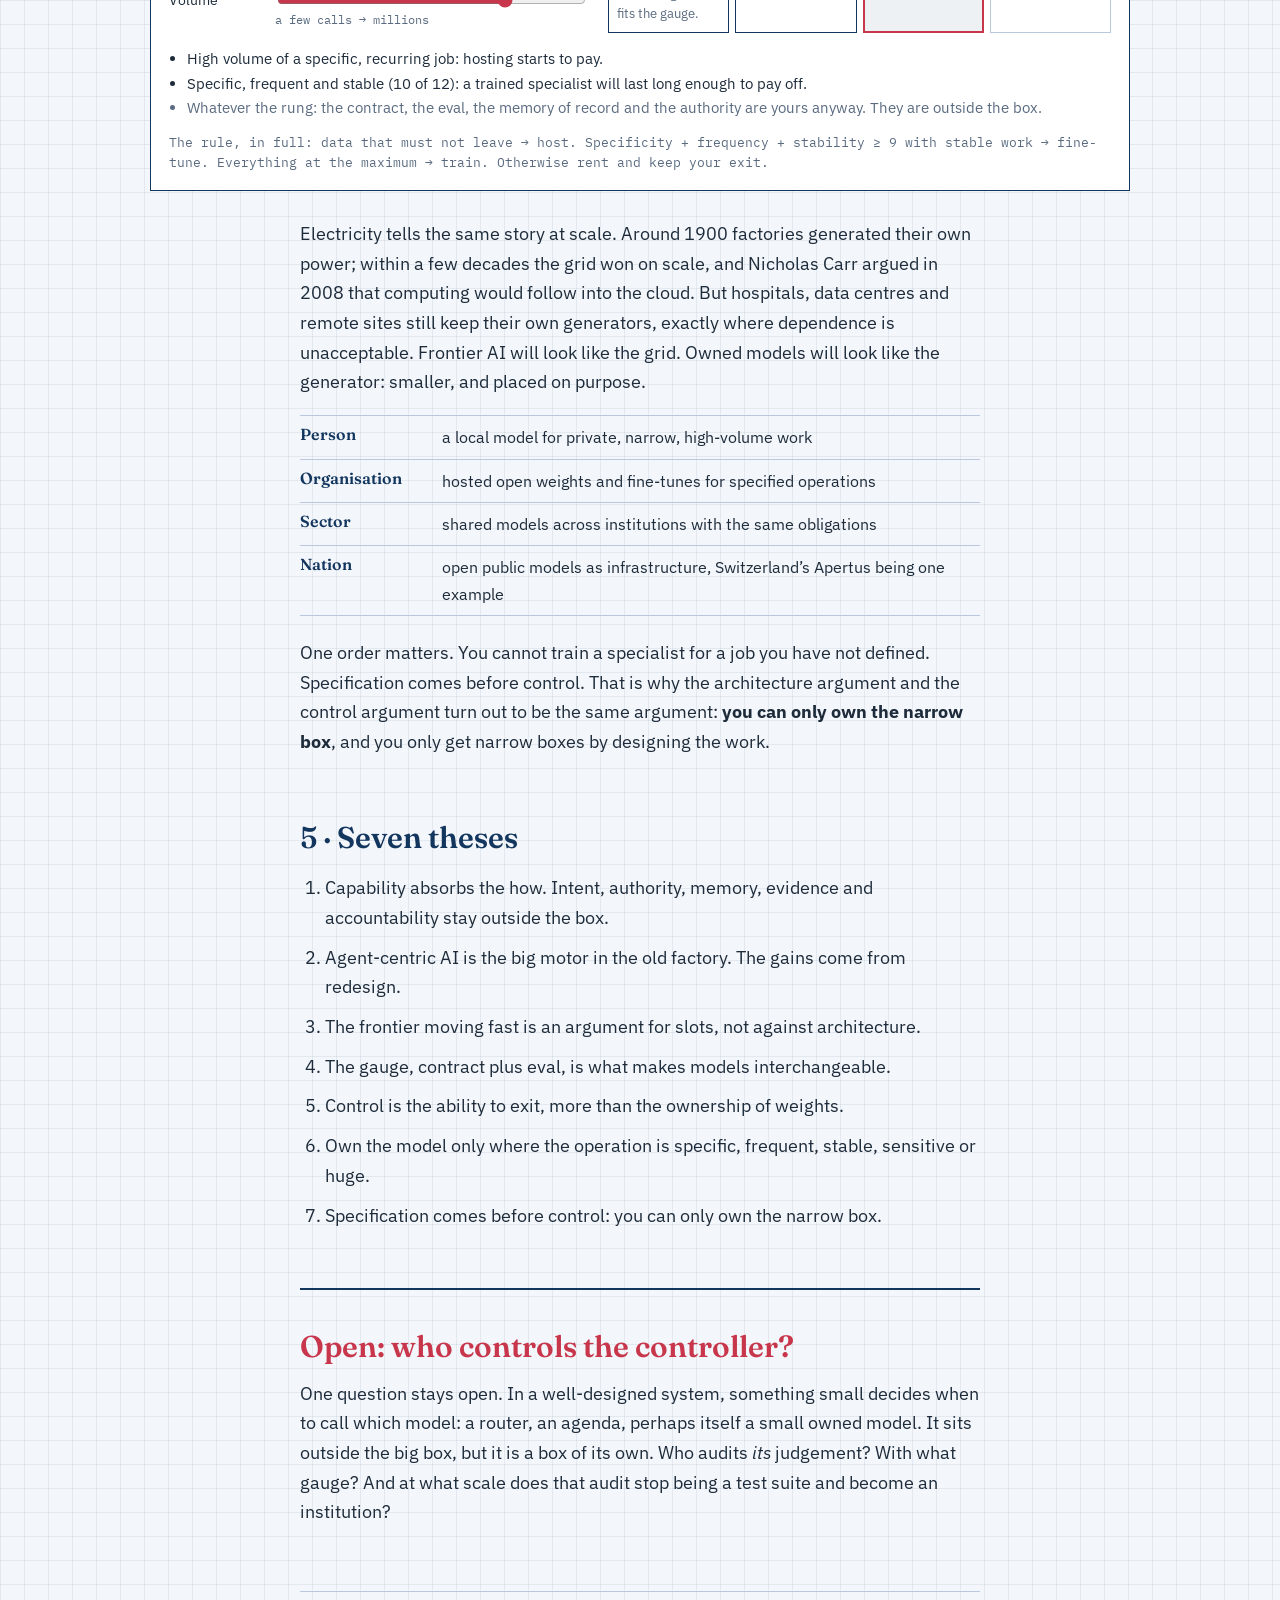
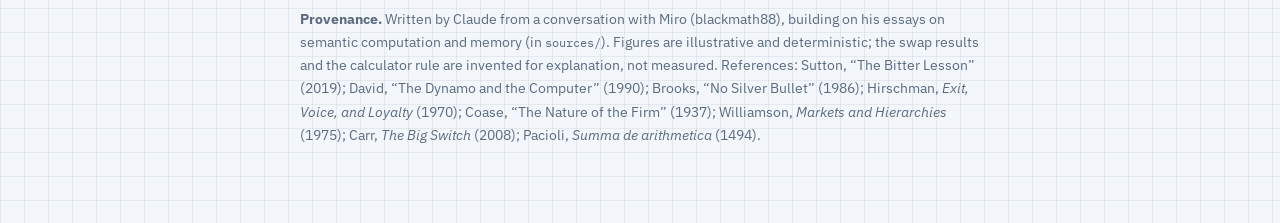
==== commit 004c18f6: "essays: 01 fixes (ladder overflow, verdict wording, opening) Co-Authored-By: Claude Opus 5.5 <norepl" ====
--- a/essays/01-the-box-and-the-gauge/index.html
+++ b/essays/01-the-box-and-the-gauge/index.html
@@ -20,7 +20,7 @@
 <main class="essay">
 
 <section>
-<p>Every few months a new model arrives that can do more than the last one. And every few months the same question returns, louder: if the model can do almost anything, why design systems at all? Why build an assembly line when there is a box from which the finished car simply rolls out?</p>
+<p>Every few months a new model arrives that can do more than the last one, and the same question returns, louder: if the model can do almost anything, why design systems at all? Why build an assembly line when there is a box from which the finished car simply rolls out?</p>
 <p>This essay takes that question seriously. It looks at what the box absorbs as models improve, what it never will, and what “control” over AI can mean when the frontier moves faster than anything we could build ourselves. The answer it arrives at fits on one line: <strong>the model may change every month; the gauge doesn’t.</strong></p>
 </section>
 
--- a/essays/01-the-box-and-the-gauge/css/style.css
+++ b/essays/01-the-box-and-the-gauge/css/style.css
@@ -94,7 +94,7 @@
 .dim input { accent-color: var(--red); }
 .dim small { grid-column: 2; font: 11.5px var(--mono); color: var(--muted); }
 .stairs { display: grid; grid-template-columns: repeat(4, 1fr); align-items: end; gap: 6px; min-height: 260px; }
-.rung { height: var(--h); min-height: 175px; border: 1.5px solid var(--line); padding: 8px; font-size: 12.5px; display: flex; flex-direction: column; gap: 4px; overflow: hidden; }
+.rung { height: auto; min-height: max(175px, var(--h)); border: 1.5px solid var(--line); padding: 8px; font-size: 12.5px; display: flex; flex-direction: column; gap: 4px; overflow: visible; }
 .rung b { font: 600 15px var(--serif); color: var(--ink); }
 .rung span { color: var(--muted); }
 .rung.below { border-color: var(--ink); }
